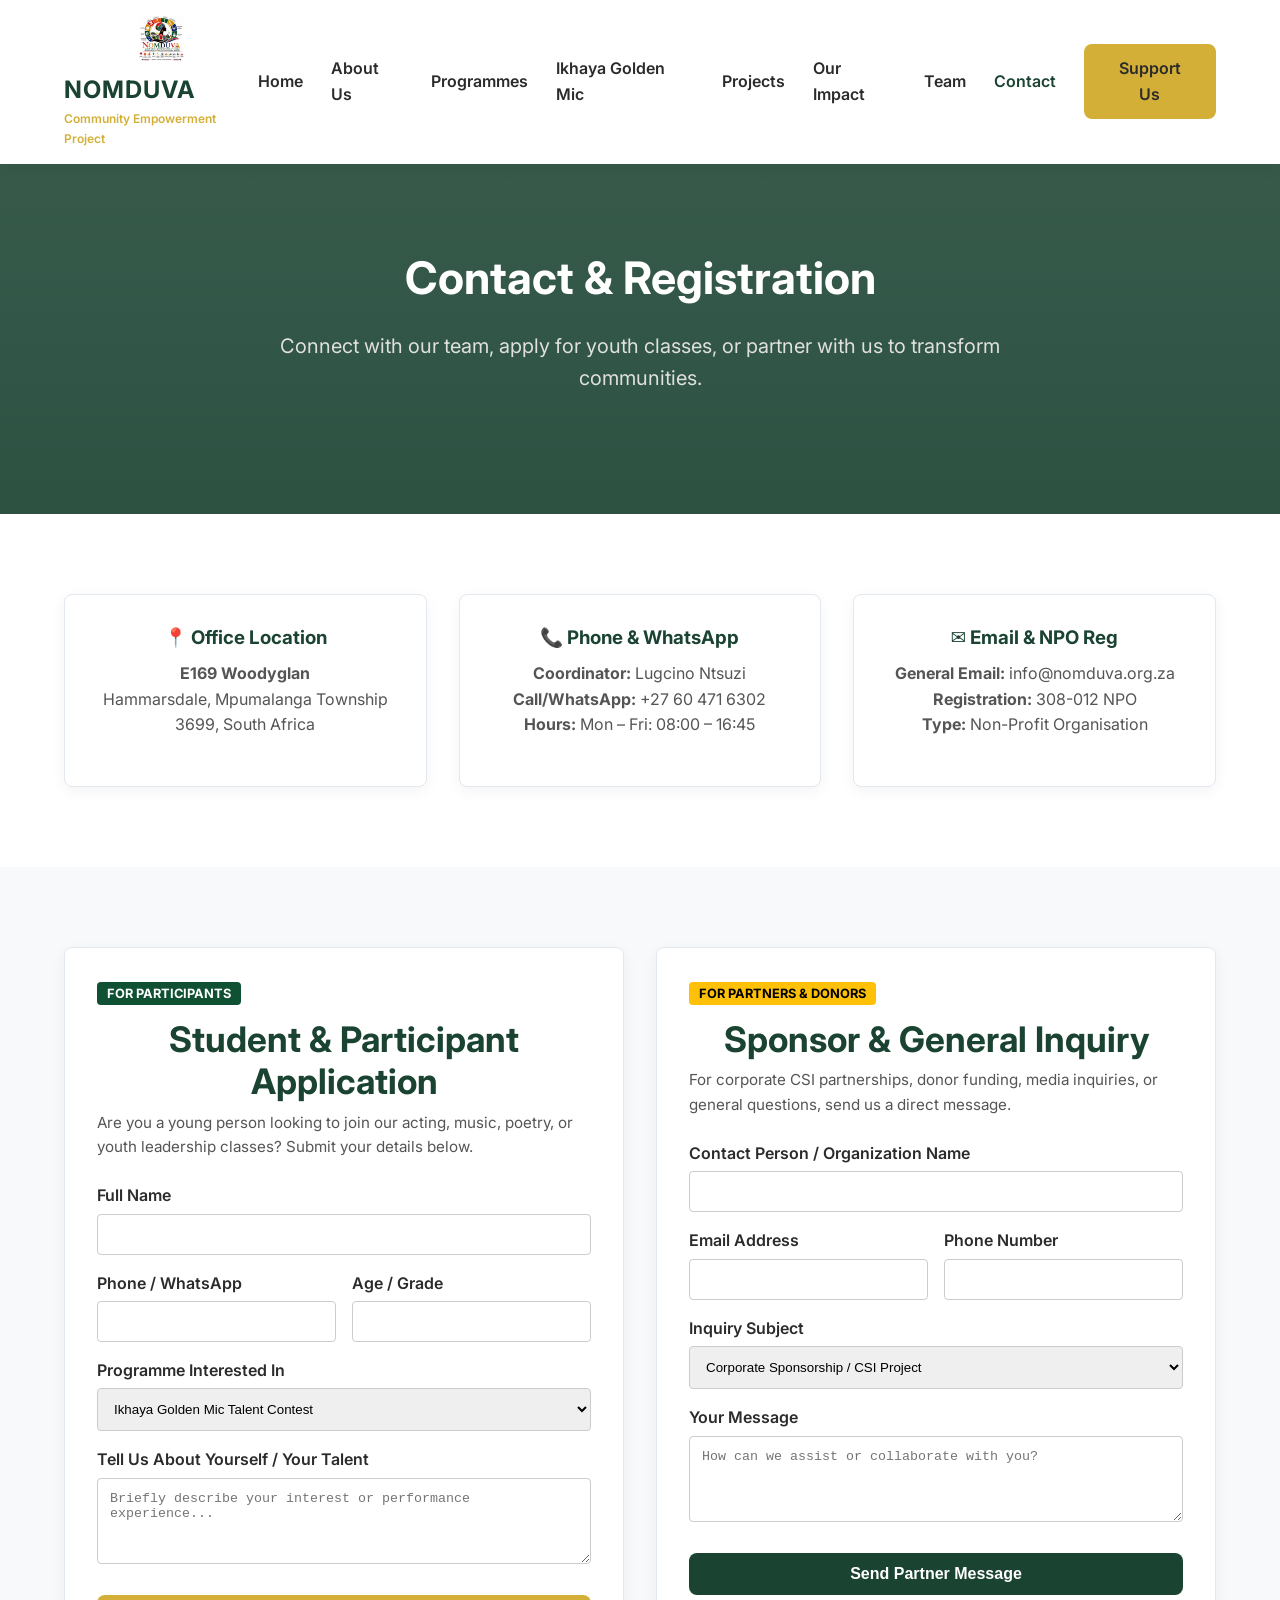
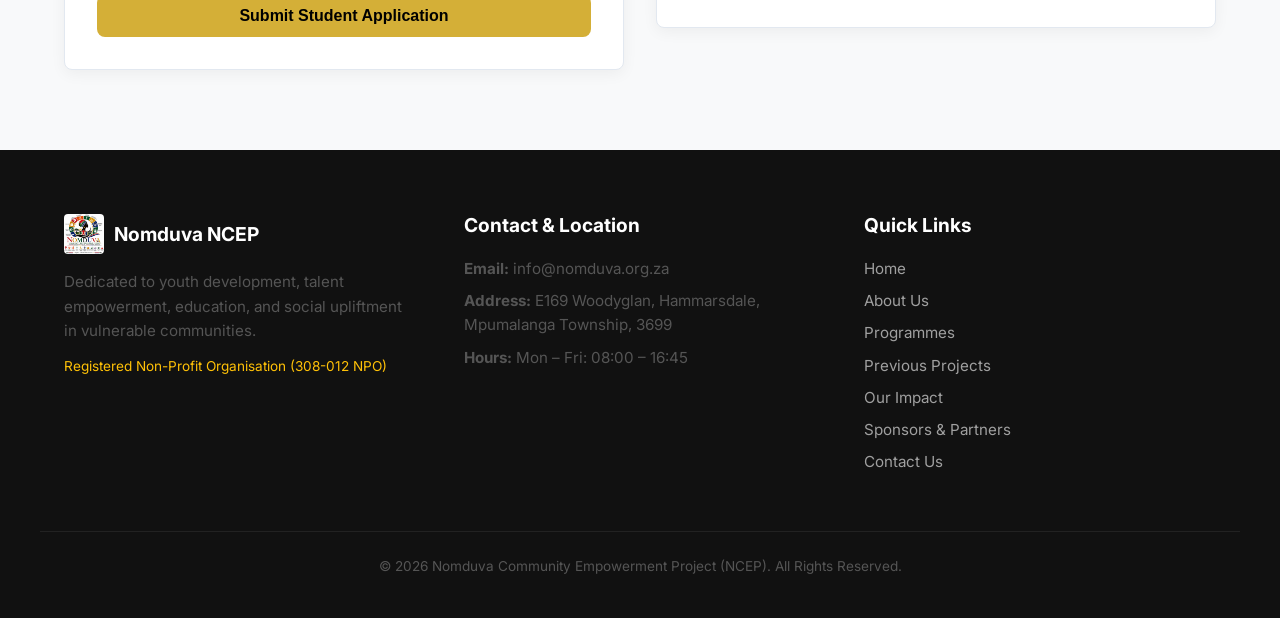
==== contact.html @ 5657291a "Create contact.html" ====
<!DOCTYPE html>
<html lang="en">
<head>
    <meta charset="UTF-8">
    <meta name="viewport" content="width=device-width, initial-scale=1.0">
    <meta name="description" content="Get in touch with Nomduva Community Empowerment Project (NCEP). Register for youth programmes or send a sponsorship/partnership inquiry.">
    <title>Contact Us & Registration | Nomduva Community Empowerment Project</title>
    
    <!-- Google Fonts -->
    <link rel="preconnect" href="https://fonts.googleapis.com">
    <link rel="preconnect" href="https://fonts.gstatic.com" crossorigin>
    <link href="https://fonts.googleapis.com/css2?family=Inter:wght@300;400;600;700;800&display=swap" rel="stylesheet">
    
    <!-- Custom Stylesheet -->
    <link rel="stylesheet" href="styles.css">
</head>
<body class="main-site">

    <!-- Header / Navigation -->
    <header class="site-header">
        <div class="container nav-container">
            <a href="index.html" class="logo" style="display: flex; align-items: center; gap: 10px;">
                <img src="IMG-20260426-WA0001.jpg" alt="Nomduva NCEP Logo" style="height: 45px; width: auto; border-radius: 4px;">
                <div style="display: flex; flex-direction: column;">
                    <span class="brand-name">NOMDUVA</span>
                    <span class="brand-sub">Community Empowerment Project</span>
                </div>
            </a>
            
            <nav class="main-nav">
                <ul>
                    <li><a href="index.html">Home</a></li>
                    <li><a href="about.html">About Us</a></li>
                    <li><a href="programmes.html">Programmes</a></li>
                    <li><a href="ikhaya.html">Ikhaya Golden Mic</a></li>
                    <li><a href="projects.html">Projects</a></li>
                    <li><a href="impact.html">Our Impact</a></li>
                    <li><a href="team.html">Team</a></li>
                    <li><a href="contact.html" class="active">Contact</a></li>
                    <li><a href="sponsors.html" class="btn-highlight">Support Us</a></li>
                </ul>
            </nav>
        </div>
    </header>

    <!-- Subpage Hero Section -->
    <section class="hero hero-subpage">
        <div class="container hero-content">
            <h1>Contact & Registration</h1>
            <p>Connect with our team, apply for youth classes, or partner with us to transform communities.</p>
        </div>
    </section>

    <!-- Quick Info Cards -->
    <section class="about-section">
        <div class="container">
            <div class="grid-3">
                <div class="card text-center">
                    <h3>📍 Office Location</h3>
                    <p><strong>E169 Woodyglan</strong><br>Hammarsdale, Mpumalanga Township<br>3699, South Africa</p>
                </div>
                <div class="card text-center">
                    <h3>📞 Phone & WhatsApp</h3>
                    <p><strong>Coordinator:</strong> Lugcino Ntsuzi<br><strong>Call/WhatsApp:</strong> +27 60 471 6302<br><strong>Hours:</strong> Mon – Fri: 08:00 – 16:45</p>
                </div>
                <div class="card text-center">
                    <h3>✉️ Email & NPO Reg</h3>
                    <p><strong>General Email:</strong> info@nomduva.org.za<br><strong>Registration:</strong> 308-012 NPO<br><strong>Type:</strong> Non-Profit Organisation</p>
                </div>
            </div>
        </div>
    </section>

    <!-- Dual Forms Section -->
    <section class="pillars-section bg-light">
        <div class="container">
            <div class="grid-2" style="align-items: start; gap: 2rem;">
                
                <!-- Form 1: Student / Youth Application -->
                <div class="card" style="background: #ffffff; padding: 2rem;">
                    <span style="background: #0f5132; color: #fff; font-size: 0.8rem; font-weight: 700; padding: 4px 10px; border-radius: 4px; text-transform: uppercase;">For Participants</span>
                    <h2 style="margin-top: 0.8rem; margin-bottom: 0.5rem;">Student & Participant Application</h2>
                    <p style="font-size: 0.95rem; margin-bottom: 1.5rem;">Are you a young person looking to join our acting, music, poetry, or youth leadership classes? Submit your details below.</p>

                    <form action="mailto:info@nomduva.org.za" method="post" enctype="text/plain">
                        <div style="margin-bottom: 1rem;">
                            <label style="display: block; font-weight: 600; margin-bottom: 0.3rem;">Full Name</label>
                            <input type="text" name="Student_Name" required style="width: 100%; padding: 0.75rem; border: 1px solid #ccc; border-radius: 4px;">
                        </div>

                        <div style="display: grid; grid-template-columns: 1fr 1fr; gap: 1rem; margin-bottom: 1rem;">
                            <div>
                                <label style="display: block; font-weight: 600; margin-bottom: 0.3rem;">Phone / WhatsApp</label>
                                <input type="tel" name="Student_Phone" required style="width: 100%; padding: 0.75rem; border: 1px solid #ccc; border-radius: 4px;">
                            </div>
                            <div>
                                <label style="display: block; font-weight: 600; margin-bottom: 0.3rem;">Age / Grade</label>
                                <input type="text" name="Student_Age" required style="width: 100%; padding: 0.75rem; border: 1px solid #ccc; border-radius: 4px;">
                            </div>
                        </div>

                        <div style="margin-bottom: 1rem;">
                            <label style="display: block; font-weight: 600; margin-bottom: 0.3rem;">Programme Interested In</label>
                            <select name="Selected_Programme" style="width: 100%; padding: 0.75rem; border: 1px solid #ccc; border-radius: 4px;">
                                <option value="Ikhaya Golden Mic">Ikhaya Golden Mic Talent Contest</option>
                                <option value="Acting Class">Acting & Theatre Classes (167+ enrolled)</option>
                                <option value="Music & Vocals">Music & Vocal Training</option>
                                <option value="Writing & Poetry">Creative Writing & Poetry</option>
                                <option value="Leadership Workshops">Youth Leadership Workshops</option>
                            </select>
                        </div>

                        <div style="margin-bottom: 1.5rem;">
                            <label style="display: block; font-weight: 600; margin-bottom: 0.3rem;">Tell Us About Yourself / Your Talent</label>
                            <textarea name="Student_Bio" rows="4" placeholder="Briefly describe your interest or performance experience..." style="width: 100%; padding: 0.75rem; border: 1px solid #ccc; border-radius: 4px;"></textarea>
                        </div>

                        <button type="submit" class="btn-highlight" style="width: 100%; border: none; font-size: 1rem; cursor: pointer;">Submit Student Application</button>
                    </form>
                </div>

                <!-- Form 2: Sponsor / Partner / General Inquiry -->
                <div class="card" style="background: #ffffff; padding: 2rem;">
                    <span style="background: #ffc107; color: #000; font-size: 0.8rem; font-weight: 700; padding: 4px 10px; border-radius: 4px; text-transform: uppercase;">For Partners & Donors</span>
                    <h2 style="margin-top: 0.8rem; margin-bottom: 0.5rem;">Sponsor & General Inquiry</h2>
                    <p style="font-size: 0.95rem; margin-bottom: 1.5rem;">For corporate CSI partnerships, donor funding, media inquiries, or general questions, send us a direct message.</p>

                    <form action="mailto:info@nomduva.org.za" method="post" enctype="text/plain">
                        <div style="margin-bottom: 1rem;">
                            <label style="display: block; font-weight: 600; margin-bottom: 0.3rem;">Contact Person / Organization Name</label>
                            <input type="text" name="Contact_Name" required style="width: 100%; padding: 0.75rem; border: 1px solid #ccc; border-radius: 4px;">
                        </div>

                        <div style="display: grid; grid-template-columns: 1fr 1fr; gap: 1rem; margin-bottom: 1rem;">
                            <div>
                                <label style="display: block; font-weight: 600; margin-bottom: 0.3rem;">Email Address</label>
                                <input type="email" name="Contact_Email" required style="width: 100%; padding: 0.75rem; border: 1px solid #ccc; border-radius: 4px;">
                            </div>
                            <div>
                                <label style="display: block; font-weight: 600; margin-bottom: 0.3rem;">Phone Number</label>
                                <input type="tel" name="Contact_Phone" required style="width: 100%; padding: 0.75rem; border: 1px solid #ccc; border-radius: 4px;">
                            </div>
                        </div>

                        <div style="margin-bottom: 1rem;">
                            <label style="display: block; font-weight: 600; margin-bottom: 0.3rem;">Inquiry Subject</label>
                            <select name="Inquiry_Subject" style="width: 100%; padding: 0.75rem; border: 1px solid #ccc; border-radius: 4px;">
                                <option value="Sponsorship & CSI">Corporate Sponsorship / CSI Project</option>
                                <option value="Equipment Donation">Equipment / In-Kind Donation</option>
                                <option value="Media & Press">Media, Press & Interview Request</option>
                                <option value="Volunteering">Volunteer / Facilitator Interest</option>
                                <option value="General Question">General Inquiry</option>
                            </select>
                        </div>

                        <div style="margin-bottom: 1.5rem;">
                            <label style="display: block; font-weight: 600; margin-bottom: 0.3rem;">Your Message</label>
                            <textarea name="Inquiry_Message" rows="4" placeholder="How can we assist or collaborate with you?" style="width: 100%; padding: 0.75rem; border: 1px solid #ccc; border-radius: 4px;"></textarea>
                        </div>

                        <button type="submit" class="btn-primary" style="width: 100%; border: none; font-size: 1rem; cursor: pointer;">Send Partner Message</button>
                    </form>
                </div>

            </div>
        </div>
    </section>

    <!-- Footer -->
    <footer class="site-footer">
        <div class="container footer-grid">
            <div class="footer-col">
                <div style="display: flex; align-items: center; gap: 10px; margin-bottom: 1rem;">
                    <img src="IMG-20260426-WA0001.jpg" alt="Nomduva Logo" style="height: 40px; width: auto; border-radius: 4px;">
                    <h3 style="margin: 0;">Nomduva NCEP</h3>
                </div>
                <p>Dedicated to youth development, talent empowerment, education, and social upliftment in vulnerable communities.</p>
                <p style="margin-top: 0.8rem; font-size: 0.85rem; color: #ffc107;">Registered Non-Profit Organisation (308-012 NPO)</p>
            </div>
            
            <div class="footer-col">
                <h3>Contact & Location</h3>
                <p><strong>Email:</strong> info@nomduva.org.za</p>
                <p><strong>Address:</strong> E169 Woodyglan, Hammarsdale, Mpumalanga Township, 3699</p>
                <p><strong>Hours:</strong> Mon – Fri: 08:00 – 16:45</p>
            </div>

            <div class="footer-col">
                <h3>Quick Links</h3>
                <ul>
                    <li><a href="index.html">Home</a></li>
                    <li><a href="about.html">About Us</a></li>
                    <li><a href="programmes.html">Programmes</a></li>
                    <li><a href="projects.html">Previous Projects</a></li>
                    <li><a href="impact.html">Our Impact</a></li>
                    <li><a href="sponsors.html">Sponsors & Partners</a></li>
                    <li><a href="contact.html">Contact Us</a></li>
                </ul>
            </div>
        </div>

        <div class="footer-bottom">
            <div class="container">
                <p>&copy; 2026 Nomduva Community Empowerment Project (NCEP). All Rights Reserved.</p>
            </div>
        </div>
    </footer>

    <script src="script.js"></script>
</body>
  </html>
---- styles.css ----
/* ==========================================================================
   1. VARIABLES & DESIGN SYSTEM
   ========================================================================== */
:root {
    /* Color Palette */
    --primary-color: #1b4332;       /* Deep Forest Green - Represents Growth & Community */
    --primary-hover: #2d6a4f;
    --accent-color: #d4af37;        /* Golden Mic Accent */
    --accent-hover: #b89628;
    --dark-text: #2b2b2b;
    --light-text: #666666;
    --bg-light: #f8f9fa;
    --bg-white: #ffffff;
    --border-color: #e0e0e0;

    /* Typography */
    --font-family: 'Inter', system-ui, -apple-system, BlinkMacSystemFont, 'Segoe UI', Roboto, sans-serif;
    
    /* Layout & Spacing */
    --container-width: 1200px;
    --transition: all 0.3s ease;
    --border-radius: 8px;
    --box-shadow: 0 4px 15px rgba(0, 0, 0, 0.05);
}

/* ==========================================================================
   2. BASE & RESET
   ========================================================================== */
* {
    margin: 0;
    padding: 0;
    box-sizing: border-box;
}

html {
    scroll-behavior: smooth;
}

body {
    font-family: var(--font-family);
    color: var(--dark-text);
    background-color: var(--bg-white);
    line-height: 1.6;
}

a {
    text-decoration: none;
    color: inherit;
    transition: var(--transition);
}

ul {
    list-style: none;
}

h1, h2, h3, h4 {
    color: var(--primary-color);
    line-height: 1.2;
    margin-bottom: 0.75rem;
}

h2 {
    font-size: 2.2rem;
    text-align: center;
    margin-bottom: 1rem;
}

p {
    margin-bottom: 1rem;
    color: var(--light-text);
}

.container {
    max-width: var(--container-width);
    margin: 0 auto;
    padding: 0 1.5rem;
}

.bg-light {
    background-color: var(--bg-light);
}

.section-lead {
    text-align: center;
    max-width: 800px;
    margin: 0 auto 3rem auto;
    font-size: 1.1rem;
}

/* ==========================================================================
   3. BUTTONS & BADGES
   ========================================================================== */
.btn-primary, .btn-secondary, .btn-highlight {
    display: inline-block;
    padding: 0.75rem 1.5rem;
    border-radius: var(--border-radius);
    font-weight: 600;
    text-align: center;
    cursor: pointer;
    border: none;
}

.btn-primary {
    background-color: var(--primary-color);
    color: #fff;
}

.btn-primary:hover {
    background-color: var(--primary-hover);
}

.btn-secondary {
    background-color: transparent;
    border: 2px solid #fff;
    color: #fff;
}

.btn-secondary:hover {
    background-color: #fff;
    color: var(--primary-color);
}

.btn-highlight {
    background-color: var(--accent-color);
    color: #000;
}

.btn-highlight:hover {
    background-color: var(--accent-hover);
}

.badge {
    display: inline-block;
    background-color: var(--accent-color);
    color: #000;
    padding: 0.35rem 0.85rem;
    border-radius: 50px;
    font-size: 0.85rem;
    font-weight: 700;
    margin-bottom: 1rem;
    text-transform: uppercase;
}

/* ==========================================================================
   4. HEADER & NAVIGATION
   ========================================================================== */
.site-header {
    background-color: var(--bg-white);
    box-shadow: var(--box-shadow);
    position: sticky;
    top: 0;
    z-index: 1000;
    padding: 1rem 0;
}

.nav-container {
    display: flex;
    justify-content: space-between;
    align-items: center;
}

.logo {
    display: flex;
    flex-direction: column;
}

.brand-name {
    font-size: 1.5rem;
    font-weight: 700;
    letter-spacing: 1px;
    color: var(--primary-color);
}

.brand-sub {
    font-size: 0.75rem;
    color: var(--accent-color);
    font-weight: 600;
}

.main-nav ul {
    display: flex;
    align-items: center;
    gap: 2rem;
}

.main-nav a {
    font-weight: 600;
    color: var(--dark-text);
}

.main-nav a:hover, .main-nav a.active {
    color: var(--primary-color);
}

/* ==========================================================================
   5. HERO SECTIONS
   ========================================================================== */
.hero {
    background: linear-gradient(rgba(27, 67, 50, 0.85), rgba(27, 67, 50, 0.9)), 
                url('https://images.unsplash.com/photo-1511671782779-c97d3d27a1d4?auto=format&fit=crop&w=1600&q=80') center/cover no-repeat;
    color: #fff;
    padding: 6rem 0;
    text-align: center;
}

.hero-subpage {
    background: linear-gradient(rgba(27, 67, 50, 0.9), rgba(0, 0, 0, 0.8)), 
                url('https://images.unsplash.com/photo-1516280440614-37939bbacd81?auto=format&fit=crop&w=1600&q=80') center/cover no-repeat;
}

.hero-content h1 {
    color: #fff;
    font-size: 2.8rem;
    max-width: 900px;
    margin: 0 auto 1.5rem auto;
}

.hero-content p {
    color: #e0e0e0;
    font-size: 1.25rem;
    max-width: 700px;
    margin: 0 auto 2rem auto;
}

.hero-buttons {
    display: flex;
    justify-content: center;
    gap: 1rem;
    flex-wrap: wrap;
}

/* ==========================================================================
   6. GRID LAYOUTS & CARDS
   ========================================================================== */
.about-section, .programs-section, .cta-section {
    padding: 5rem 0;
}

.grid-3 {
    display: grid;
    grid-template-columns: repeat(auto-fit, minmax(300px, 1fr));
    gap: 2rem;
}

.grid-4 {
    display: grid;
    grid-template-columns: repeat(auto-fit, minmax(250px, 1fr));
    gap: 2rem;
}

.card, .program-card {
    background-color: var(--bg-white);
    padding: 2rem;
    border-radius: var(--border-radius);
    box-shadow: var(--box-shadow);
    border: 1px solid var(--border-color);
    transition: var(--transition);
}

.card:hover, .program-card:hover {
    transform: translateY(-5px);
    box-shadow: 0 8px 25px rgba(0, 0, 0, 0.1);
}

.program-card h4 {
    font-size: 1.2rem;
    color: var(--primary-color);
}

/* ==========================================================================
   7. CALL TO ACTION SECTION
   ========================================================================== */
.cta-section {
    background-color: var(--primary-color);
    color: #fff;
    text-align: center;
}

.cta-content h2 {
    color: #fff;
}

.cta-content p {
    color: #e0e0e0;
    font-size: 1.2rem;
    margin-bottom: 2rem;
}

.cta-actions {
    display: flex;
    justify-content: center;
    gap: 1rem;
    flex-wrap: wrap;
}

/* ==========================================================================
   8. FOOTER
   ========================================================================== */
.site-footer {
    background-color: #111111;
    color: #a0a0a0;
    padding-top: 4rem;
}

.footer-grid {
    display: grid;
    grid-template-columns: repeat(auto-fit, minmax(250px, 1fr));
    gap: 3rem;
    padding-bottom: 3rem;
    border-bottom: 1px solid #222;
}

.footer-col h3 {
    color: #fff;
    font-size: 1.2rem;
    margin-bottom: 1.2rem;
}

.footer-col p, .footer-col li {
    margin-bottom: 0.5rem;
    font-size: 0.95rem;
}

.footer-col a:hover {
    color: var(--accent-color);
}

.footer-bottom {
    padding: 1.5rem 0;
    text-align: center;
    font-size: 0.85rem;
}

/* ==========================================================================
   9. RESPONSIVE DESIGN (MEDIA QUERIES)
   ========================================================================== */
@media (max-width: 768px) {
    .nav-container {
        flex-direction: column;
        gap: 1rem;
    }

    .main-nav ul {
        gap: 1rem;
        flex-wrap: wrap;
        justify-content: center;
    }

    .hero-content h1 {
        font-size: 2rem;
    }

    h2 {
        font-size: 1.8rem;
    }
}
/* ==========================================================================
   1. VARIABLES & DESIGN SYSTEM
   ========================================================================== */
:root {
    /* Color Palette */
    --primary-color: #1b4332;       /* Deep Forest Green */
    --primary-hover: #2d6a4f;
    --accent-color: #d4af37;        /* Golden Accent */
    --accent-hover: #b89628;
    --dark-text: #2b2b2b;
    --light-text: #555555;
    --bg-light: #f8f9fa;
    --bg-white: #ffffff;
    --border-color: #e2e8f0;

    /* Typography */
    --font-family: 'Inter', system-ui, -apple-system, BlinkMacSystemFont, 'Segoe UI', Roboto, sans-serif;
    
    /* Layout & Spacing */
    --container-width: 1200px;
    --transition: all 0.3s ease;
    --border-radius: 8px;
    --box-shadow: 0 4px 15px rgba(0, 0, 0, 0.05);
}

/* ==========================================================================
   2. BASE & RESET
   ========================================================================== */
* {
    margin: 0;
    padding: 0;
    box-sizing: border-box;
}

html {
    scroll-behavior: smooth;
}

body {
    font-family: var(--font-family);
    color: var(--dark-text);
    background-color: var(--bg-white);
    line-height: 1.6;
}

a {
    text-decoration: none;
    color: inherit;
    transition: var(--transition);
}

ul {
    list-style: none;
}

h1, h2, h3, h4 {
    color: var(--primary-color);
    line-height: 1.2;
    margin-bottom: 0.75rem;
}

h2 {
    font-size: 2.2rem;
    text-align: center;
    margin-bottom: 1rem;
}

p {
    margin-bottom: 1rem;
    color: var(--light-text);
}

.container {
    max-width: var(--container-width);
    margin: 0 auto;
    padding: 0 1.5rem;
}

.bg-light {
    background-color: var(--bg-light);
}

.text-center {
    text-align: center;
}

.section-lead {
    text-align: center;
    max-width: 800px;
    margin: 0 auto 3rem auto;
    font-size: 1.1rem;
}

/* ==========================================================================
   3. BUTTONS & BADGES
   ========================================================================== */
.btn-primary, .btn-secondary, .btn-highlight {
    display: inline-block;
    padding: 0.75rem 1.5rem;
    border-radius: var(--border-radius);
    font-weight: 600;
    text-align: center;
    cursor: pointer;
    border: none;
}

.btn-primary {
    background-color: var(--primary-color);
    color: #fff;
}

.btn-primary:hover {
    background-color: var(--primary-hover);
}

.btn-secondary {
    background-color: transparent;
    border: 2px solid #fff;
    color: #fff;
}

.btn-secondary:hover {
    background-color: #fff;
    color: var(--primary-color);
}

.btn-highlight {
    background-color: var(--accent-color);
    color: #000;
}

.btn-highlight:hover {
    background-color: var(--accent-hover);
}

/* ==========================================================================
   4. HEADER & NAVIGATION
   ========================================================================== */
.site-header {
    background-color: var(--bg-white);
    box-shadow: var(--box-shadow);
    position: sticky;
    top: 0;
    z-index: 1000;
    padding: 1rem 0;
}

.nav-container {
    display: flex;
    justify-content: space-between;
    align-items: center;
}

.logo {
    display: flex;
    flex-direction: column;
}

.brand-name {
    font-size: 1.5rem;
    font-weight: 700;
    letter-spacing: 1px;
    color: var(--primary-color);
}

.brand-sub {
    font-size: 0.75rem;
    color: var(--accent-color);
    font-weight: 600;
}

.main-nav ul {
    display: flex;
    align-items: center;
    gap: 1.75rem;
}

.main-nav a {
    font-weight: 600;
    color: var(--dark-text);
}

.main-nav a:hover, .main-nav a.active {
    color: var(--primary-color);
}

/* ==========================================================================
   5. HERO SECTION
   ========================================================================== */
.hero {
    background: linear-gradient(rgba(27, 67, 50, 0.88), rgba(27, 67, 50, 0.92)), 
                url('https://images.unsplash.com/photo-1511671782779-c97d3d27a1d4?auto=format&fit=crop&w=1600&q=80') center/cover no-repeat;
    color: #fff;
    padding: 5.5rem 0;
    text-align: center;
}

.hero-content h1 {
    color: #fff;
    font-size: 2.8rem;
    max-width: 900px;
    margin: 0 auto 1.5rem auto;
}

.hero-content p {
    color: #e0e0e0;
    font-size: 1.25rem;
    max-width: 750px;
    margin: 0 auto 2rem auto;
}

.hero-buttons {
    display: flex;
    justify-content: center;
    gap: 1rem;
    flex-wrap: wrap;
}

/* ==========================================================================
   6. STATS & PARTICIPANT BANNER
   ========================================================================== */
.stats-banner {
    background-color: var(--accent-color);
    padding: 2.5rem 0;
    box-shadow: inset 0 2px 4px rgba(0, 0, 0, 0.05);
}

.stat-card {
    text-align: center;
    padding: 1rem;
}

.stat-number {
    display: block;
    font-size: 3rem;
    font-weight: 700;
    color: var(--primary-color);
    line-height: 1;
    margin-bottom: 0.25rem;
}

.stat-label {
    font-size: 1.05rem;
    font-weight: 600;
    color: #111;
    text-transform: uppercase;
    letter-spacing: 0.5px;
}

/* ==========================================================================
   7. GRID LAYOUTS & CARDS
   ========================================================================== */
.about-section, .pillars-section, .programs-section, .impact-section {
    padding: 5rem 0;
}

.grid-2 {
    display: grid;
    grid-template-columns: repeat(auto-fit, minmax(320px, 1fr));
    gap: 2rem;
}

.grid-3 {
    display: grid;
    grid-template-columns: repeat(auto-fit, minmax(280px, 1fr));
    gap: 2rem;
}

.grid-4 {
    display: grid;
    grid-template-columns: repeat(auto-fit, minmax(220px, 1fr));
    gap: 1.5rem;
}

.card, .program-card {
    background-color: var(--bg-white);
    padding: 2rem;
    border-radius: var(--border-radius);
    box-shadow: var(--box-shadow);
    border: 1px solid var(--border-color);
    transition: var(--transition);
}

.card:hover, .program-card:hover {
    transform: translateY(-4px);
    box-shadow: 0 8px 25px rgba(0, 0, 0, 0.08);
}

.card ul {
    margin-top: 1rem;
}

.card li {
    font-size: 0.95rem;
    color: var(--light-text);
    margin-bottom: 0.4rem;
}

/* ==========================================================================
   8. IMPACT & ACHIEVEMENTS LIST
   ========================================================================== */
.impact-list {
    background-color: var(--bg-white);
    padding: 2.5rem;
    border-radius: var(--border-radius);
    border: 1px solid var(--border-color);
    box-shadow: var(--box-shadow);
}

.impact-list h3 {
    margin-bottom: 1.25rem;
    font-size: 1.3rem;
}

.impact-list ul li {
    font-size: 1rem;
    color: var(--dark-text);
    margin-bottom: 0.75rem;
}

/* ==========================================================================
   9. FOOTER
   ========================================================================== */
.site-footer {
    background-color: #111111;
    color: #a0a0a0;
    padding-top: 4rem;
}

.footer-grid {
    display: grid;
    grid-template-columns: repeat(auto-fit, minmax(240px, 1fr));
    gap: 3rem;
    padding-bottom: 3rem;
    border-bottom: 1px solid #222;
}

.footer-col h3 {
    color: #fff;
    font-size: 1.2rem;
    margin-bottom: 1.2rem;
}

.footer-col p, .footer-col li {
    margin-bottom: 0.5rem;
    font-size: 0.95rem;
}

.footer-col a:hover {
    color: var(--accent-color);
}

.footer-bottom {
    padding: 1.5rem 0;
    text-align: center;
    font-size: 0.85rem;
}

/* ==========================================================================
   10. RESPONSIVE DESIGN
   ========================================================================== */
@media (max-width: 768px) {
    .nav-container {
        flex-direction: column;
        gap: 1rem;
    }

    .main-nav ul {
        gap: 0.8rem;
        flex-wrap: wrap;
        justify-content: center;
    }

    .hero-content h1 {
        font-size: 2rem;
    }

    h2 {
        font-size: 1.8rem;
    }
    
    .stat-number {
        font-size: 2.5rem;
    }
   }
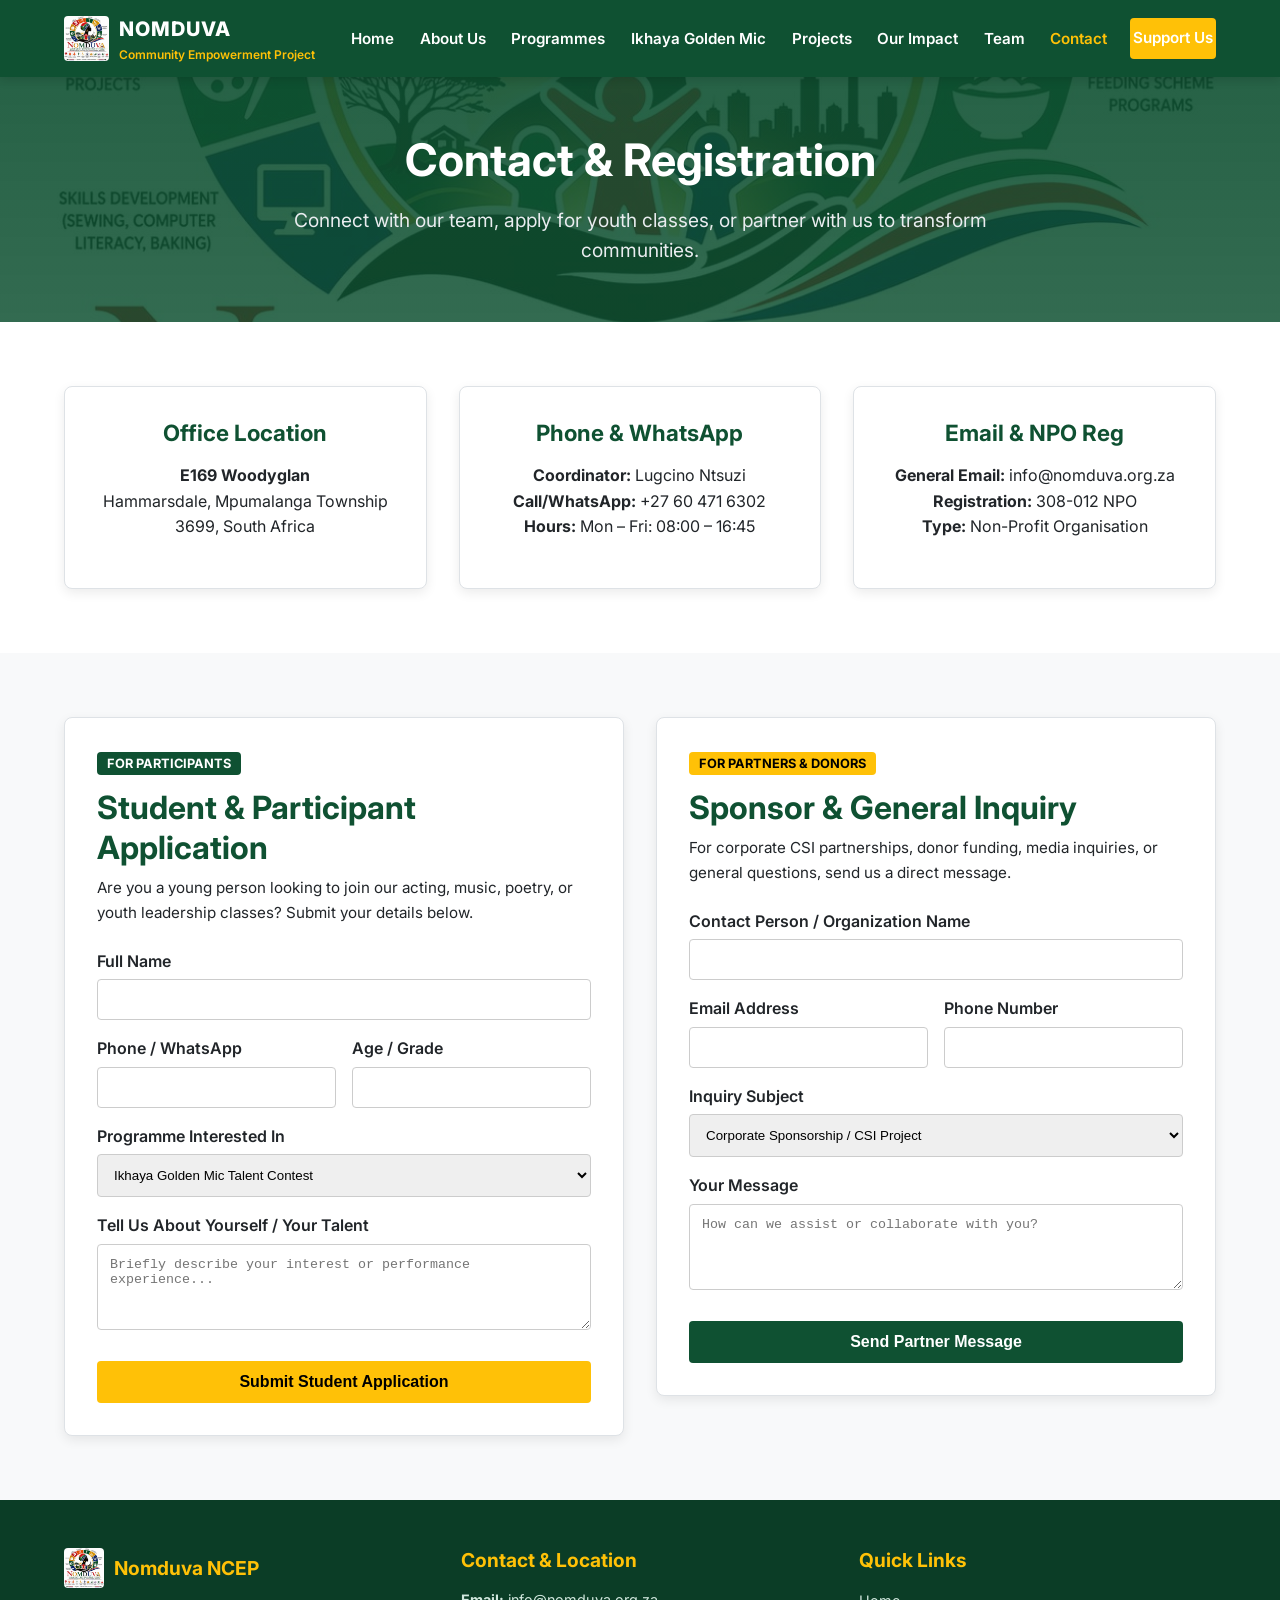
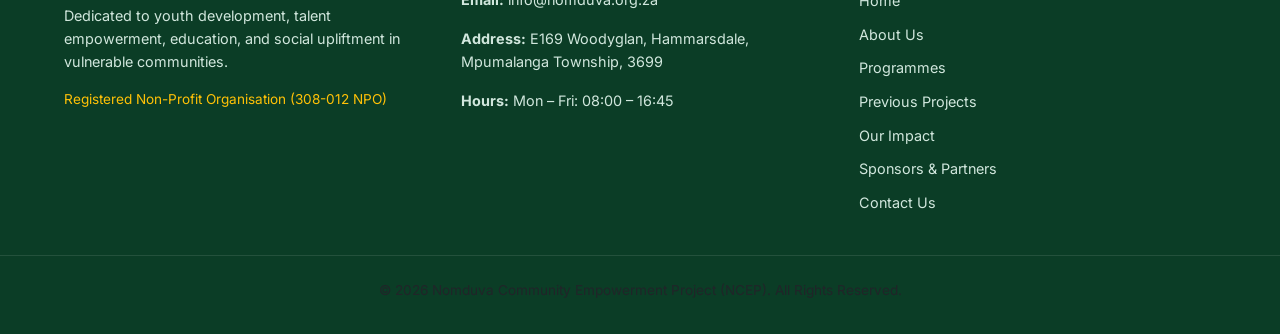
==== commit b6a97a5b: "Update contact.html" ====
--- a/contact.html
+++ b/contact.html
@@ -56,15 +56,15 @@
         <div class="container">
             <div class="grid-3">
                 <div class="card text-center">
-                    <h3>📍 Office Location</h3>
+                    <h3> Office Location</h3>
                     <p><strong>E169 Woodyglan</strong><br>Hammarsdale, Mpumalanga Township<br>3699, South Africa</p>
                 </div>
                 <div class="card text-center">
-                    <h3>📞 Phone & WhatsApp</h3>
+                    <h3> Phone & WhatsApp</h3>
                     <p><strong>Coordinator:</strong> Lugcino Ntsuzi<br><strong>Call/WhatsApp:</strong> +27 60 471 6302<br><strong>Hours:</strong> Mon – Fri: 08:00 – 16:45</p>
                 </div>
                 <div class="card text-center">
-                    <h3>✉️ Email & NPO Reg</h3>
+                    <h3> Email & NPO Reg</h3>
                     <p><strong>General Email:</strong> info@nomduva.org.za<br><strong>Registration:</strong> 308-012 NPO<br><strong>Type:</strong> Non-Profit Organisation</p>
                 </div>
             </div>
--- a/styles.css
+++ b/styles.css
@@ -1,156 +1,111 @@
-/* ==========================================================================
-   1. VARIABLES & DESIGN SYSTEM
-   ========================================================================== */
+/* ==========================================
+   Nomduva Community Empowerment Project (NCEP)
+   Unified Global Stylesheet (2026)
+   ========================================== */
+
+/* --- CSS Variables & Design Tokens --- */
 :root {
-    /* Color Palette */
-    --primary-color: #1b4332;       /* Deep Forest Green - Represents Growth & Community */
-    --primary-hover: #2d6a4f;
-    --accent-color: #d4af37;        /* Golden Mic Accent */
-    --accent-hover: #b89628;
-    --dark-text: #2b2b2b;
-    --light-text: #666666;
-    --bg-light: #f8f9fa;
+    --primary-color: #0f5132;      /* Deep Forest Green */
+    --primary-hover: #0a3822;
+    --accent-color: #ffc107;       /* Gold / Accent Yellow */
+    --accent-hover: #e0a800;
+    --text-dark: #212529;          /* Dark Charcoal Text */
+    --text-muted: #6c757d;
+    --bg-light: #f8f9fa;           /* Off-White / Light Grey */
     --bg-white: #ffffff;
-    --border-color: #e0e0e0;
-
-    /* Typography */
-    --font-family: 'Inter', system-ui, -apple-system, BlinkMacSystemFont, 'Segoe UI', Roboto, sans-serif;
-    
-    /* Layout & Spacing */
-    --container-width: 1200px;
-    --transition: all 0.3s ease;
+    --border-color: #dee2e6;
+    --font-main: 'Inter', -apple-system, BlinkMacSystemFont, "Segoe UI", Roboto, sans-serif;
+    --box-shadow: 0 4px 12px rgba(0, 0, 0, 0.08);
     --border-radius: 8px;
-    --box-shadow: 0 4px 15px rgba(0, 0, 0, 0.05);
-}
-
-/* ==========================================================================
-   2. BASE & RESET
-   ========================================================================== */
-* {
+    --transition-speed: 0.3s;
+}
+
+/* --- Base & Reset --- */
+*, *::before, *::after {
+    box-sizing: border-box;
     margin: 0;
     padding: 0;
-    box-sizing: border-box;
 }
 
 html {
     scroll-behavior: smooth;
+    font-size: 16px;
 }
 
 body {
-    font-family: var(--font-family);
-    color: var(--dark-text);
+    font-family: var(--font-main);
+    color: var(--text-dark);
     background-color: var(--bg-white);
     line-height: 1.6;
+    -webkit-font-smoothing: antialiased;
 }
 
 a {
+    color: var(--primary-color);
     text-decoration: none;
-    color: inherit;
-    transition: var(--transition);
+    transition: color var(--transition-speed) ease;
+}
+
+a:hover {
+    color: var(--primary-hover);
+}
+
+img {
+    max-width: 100%;
+    height: auto;
+    display: block;
 }
 
 ul {
     list-style: none;
 }
 
+/* --- Container & Layout Helpers --- */
+.container {
+    width: 100%;
+    max-width: 1200px;
+    margin: 0 auto;
+    padding: 0 1.5rem;
+}
+
+.text-center { text-align: center; }
+.bg-light { background-color: var(--bg-light); }
+
+/* --- Typography & Headings --- */
 h1, h2, h3, h4 {
     color: var(--primary-color);
-    line-height: 1.2;
-    margin-bottom: 0.75rem;
-}
-
-h2 {
-    font-size: 2.2rem;
-    text-align: center;
+    font-weight: 700;
+    line-height: 1.25;
     margin-bottom: 1rem;
 }
+
+h1 { font-size: 2.5rem; }
+h2 { font-size: 2rem; }
+h3 { font-size: 1.4rem; }
+h4 { font-size: 1.1rem; }
 
 p {
     margin-bottom: 1rem;
-    color: var(--light-text);
-}
-
-.container {
-    max-width: var(--container-width);
-    margin: 0 auto;
-    padding: 0 1.5rem;
-}
-
-.bg-light {
-    background-color: var(--bg-light);
+    color: var(--text-dark);
 }
 
 .section-lead {
-    text-align: center;
-    max-width: 800px;
-    margin: 0 auto 3rem auto;
-    font-size: 1.1rem;
-}
-
-/* ==========================================================================
-   3. BUTTONS & BADGES
-   ========================================================================== */
-.btn-primary, .btn-secondary, .btn-highlight {
-    display: inline-block;
-    padding: 0.75rem 1.5rem;
-    border-radius: var(--border-radius);
-    font-weight: 600;
-    text-align: center;
-    cursor: pointer;
-    border: none;
-}
-
-.btn-primary {
+    font-size: 1.15rem;
+    color: var(--text-muted);
+    max-width: 750px;
+    margin: 0 auto 2rem auto;
+    text-align: center;
+}
+
+/* --- Header & Navigation --- */
+.site-header {
     background-color: var(--primary-color);
-    color: #fff;
-}
-
-.btn-primary:hover {
-    background-color: var(--primary-hover);
-}
-
-.btn-secondary {
-    background-color: transparent;
-    border: 2px solid #fff;
-    color: #fff;
-}
-
-.btn-secondary:hover {
-    background-color: #fff;
-    color: var(--primary-color);
-}
-
-.btn-highlight {
-    background-color: var(--accent-color);
-    color: #000;
-}
-
-.btn-highlight:hover {
-    background-color: var(--accent-hover);
-}
-
-.badge {
-    display: inline-block;
-    background-color: var(--accent-color);
-    color: #000;
-    padding: 0.35rem 0.85rem;
-    border-radius: 50px;
-    font-size: 0.85rem;
-    font-weight: 700;
-    margin-bottom: 1rem;
-    text-transform: uppercase;
-}
-
-/* ==========================================================================
-   4. HEADER & NAVIGATION
-   ========================================================================== */
-.site-header {
-    background-color: var(--bg-white);
-    box-shadow: var(--box-shadow);
+    color: #ffffff;
     position: sticky;
     top: 0;
     z-index: 1000;
-    padding: 1rem 0;
+    box-shadow: 0 2px 10px rgba(0, 0, 0, 0.15);
+    padding: 0.8rem 0;
 }
 
 .nav-container {
@@ -159,457 +114,96 @@
     align-items: center;
 }
 
-.logo {
-    display: flex;
-    flex-direction: column;
-}
-
-.brand-name {
-    font-size: 1.5rem;
-    font-weight: 700;
+.logo .brand-name {
+    color: #ffffff;
+    font-weight: 800;
+    font-size: 1.25rem;
     letter-spacing: 1px;
-    color: var(--primary-color);
-}
-
-.brand-sub {
+}
+
+.logo .brand-sub {
+    color: var(--accent-color);
     font-size: 0.75rem;
-    color: var(--accent-color);
     font-weight: 600;
 }
 
 .main-nav ul {
     display: flex;
     align-items: center;
-    gap: 2rem;
+    gap: 1.2rem;
 }
 
 .main-nav a {
+    color: #ffffff;
     font-weight: 600;
-    color: var(--dark-text);
-}
-
-.main-nav a:hover, .main-nav a.active {
-    color: var(--primary-color);
-}
-
-/* ==========================================================================
-   5. HERO SECTIONS
-   ========================================================================== */
-.hero {
-    background: linear-gradient(rgba(27, 67, 50, 0.85), rgba(27, 67, 50, 0.9)), 
-                url('https://images.unsplash.com/photo-1511671782779-c97d3d27a1d4?auto=format&fit=crop&w=1600&q=80') center/cover no-repeat;
-    color: #fff;
-    padding: 6rem 0;
-    text-align: center;
-}
-
-.hero-subpage {
-    background: linear-gradient(rgba(27, 67, 50, 0.9), rgba(0, 0, 0, 0.8)), 
-                url('https://images.unsplash.com/photo-1516280440614-37939bbacd81?auto=format&fit=crop&w=1600&q=80') center/cover no-repeat;
-}
-
-.hero-content h1 {
-    color: #fff;
-    font-size: 2.8rem;
-    max-width: 900px;
-    margin: 0 auto 1.5rem auto;
-}
-
-.hero-content p {
-    color: #e0e0e0;
-    font-size: 1.25rem;
-    max-width: 700px;
-    margin: 0 auto 2rem auto;
-}
-
-.hero-buttons {
-    display: flex;
-    justify-content: center;
-    gap: 1rem;
-    flex-wrap: wrap;
-}
-
-/* ==========================================================================
-   6. GRID LAYOUTS & CARDS
-   ========================================================================== */
-.about-section, .programs-section, .cta-section {
-    padding: 5rem 0;
-}
-
-.grid-3 {
-    display: grid;
-    grid-template-columns: repeat(auto-fit, minmax(300px, 1fr));
-    gap: 2rem;
-}
-
-.grid-4 {
-    display: grid;
-    grid-template-columns: repeat(auto-fit, minmax(250px, 1fr));
-    gap: 2rem;
-}
-
-.card, .program-card {
-    background-color: var(--bg-white);
-    padding: 2rem;
-    border-radius: var(--border-radius);
-    box-shadow: var(--box-shadow);
-    border: 1px solid var(--border-color);
-    transition: var(--transition);
-}
-
-.card:hover, .program-card:hover {
-    transform: translateY(-5px);
-    box-shadow: 0 8px 25px rgba(0, 0, 0, 0.1);
-}
-
-.program-card h4 {
-    font-size: 1.2rem;
-    color: var(--primary-color);
-}
-
-/* ==========================================================================
-   7. CALL TO ACTION SECTION
-   ========================================================================== */
-.cta-section {
-    background-color: var(--primary-color);
-    color: #fff;
-    text-align: center;
-}
-
-.cta-content h2 {
-    color: #fff;
-}
-
-.cta-content p {
-    color: #e0e0e0;
-    font-size: 1.2rem;
-    margin-bottom: 2rem;
-}
-
-.cta-actions {
-    display: flex;
-    justify-content: center;
-    gap: 1rem;
-    flex-wrap: wrap;
-}
-
-/* ==========================================================================
-   8. FOOTER
-   ========================================================================== */
-.site-footer {
-    background-color: #111111;
-    color: #a0a0a0;
-    padding-top: 4rem;
-}
-
-.footer-grid {
-    display: grid;
-    grid-template-columns: repeat(auto-fit, minmax(250px, 1fr));
-    gap: 3rem;
-    padding-bottom: 3rem;
-    border-bottom: 1px solid #222;
-}
-
-.footer-col h3 {
-    color: #fff;
-    font-size: 1.2rem;
-    margin-bottom: 1.2rem;
-}
-
-.footer-col p, .footer-col li {
-    margin-bottom: 0.5rem;
     font-size: 0.95rem;
-}
-
-.footer-col a:hover {
-    color: var(--accent-color);
-}
-
-.footer-bottom {
-    padding: 1.5rem 0;
-    text-align: center;
-    font-size: 0.85rem;
-}
-
-/* ==========================================================================
-   9. RESPONSIVE DESIGN (MEDIA QUERIES)
-   ========================================================================== */
-@media (max-width: 768px) {
-    .nav-container {
-        flex-direction: column;
-        gap: 1rem;
-    }
-
-    .main-nav ul {
-        gap: 1rem;
-        flex-wrap: wrap;
-        justify-content: center;
-    }
-
-    .hero-content h1 {
-        font-size: 2rem;
-    }
-
-    h2 {
-        font-size: 1.8rem;
-    }
-}
-/* ==========================================================================
-   1. VARIABLES & DESIGN SYSTEM
-   ========================================================================== */
-:root {
-    /* Color Palette */
-    --primary-color: #1b4332;       /* Deep Forest Green */
-    --primary-hover: #2d6a4f;
-    --accent-color: #d4af37;        /* Golden Accent */
-    --accent-hover: #b89628;
-    --dark-text: #2b2b2b;
-    --light-text: #555555;
-    --bg-light: #f8f9fa;
-    --bg-white: #ffffff;
-    --border-color: #e2e8f0;
-
-    /* Typography */
-    --font-family: 'Inter', system-ui, -apple-system, BlinkMacSystemFont, 'Segoe UI', Roboto, sans-serif;
-    
-    /* Layout & Spacing */
-    --container-width: 1200px;
-    --transition: all 0.3s ease;
-    --border-radius: 8px;
-    --box-shadow: 0 4px 15px rgba(0, 0, 0, 0.05);
-}
-
-/* ==========================================================================
-   2. BASE & RESET
-   ========================================================================== */
-* {
-    margin: 0;
-    padding: 0;
-    box-sizing: border-box;
-}
-
-html {
-    scroll-behavior: smooth;
-}
-
-body {
-    font-family: var(--font-family);
-    color: var(--dark-text);
-    background-color: var(--bg-white);
-    line-height: 1.6;
-}
-
-a {
-    text-decoration: none;
-    color: inherit;
-    transition: var(--transition);
-}
-
-ul {
-    list-style: none;
-}
-
-h1, h2, h3, h4 {
-    color: var(--primary-color);
-    line-height: 1.2;
-    margin-bottom: 0.75rem;
-}
-
-h2 {
-    font-size: 2.2rem;
-    text-align: center;
-    margin-bottom: 1rem;
-}
-
-p {
-    margin-bottom: 1rem;
-    color: var(--light-text);
-}
-
-.container {
-    max-width: var(--container-width);
-    margin: 0 auto;
-    padding: 0 1.5rem;
-}
-
-.bg-light {
-    background-color: var(--bg-light);
-}
-
-.text-center {
-    text-align: center;
-}
-
-.section-lead {
-    text-align: center;
-    max-width: 800px;
-    margin: 0 auto 3rem auto;
-    font-size: 1.1rem;
-}
-
-/* ==========================================================================
-   3. BUTTONS & BADGES
-   ========================================================================== */
-.btn-primary, .btn-secondary, .btn-highlight {
+    padding: 0.5rem 0.2rem;
+    position: relative;
+}
+
+.main-nav a:hover,
+.main-nav a.active {
+    color: var(--accent-color);
+}
+
+/* --- Buttons & CTAs --- */
+.btn-primary, .btn-highlight {
     display: inline-block;
     padding: 0.75rem 1.5rem;
-    border-radius: var(--border-radius);
-    font-weight: 600;
-    text-align: center;
+    font-weight: 700;
+    border-radius: 4px;
+    text-align: center;
+    transition: all var(--transition-speed) ease;
     cursor: pointer;
     border: none;
 }
 
 .btn-primary {
     background-color: var(--primary-color);
-    color: #fff;
+    color: #ffffff;
 }
 
 .btn-primary:hover {
     background-color: var(--primary-hover);
-}
-
-.btn-secondary {
-    background-color: transparent;
-    border: 2px solid #fff;
-    color: #fff;
-}
-
-.btn-secondary:hover {
-    background-color: #fff;
-    color: var(--primary-color);
+    color: #ffffff;
 }
 
 .btn-highlight {
     background-color: var(--accent-color);
-    color: #000;
+    color: #000000;
 }
 
 .btn-highlight:hover {
     background-color: var(--accent-hover);
-}
-
-/* ==========================================================================
-   4. HEADER & NAVIGATION
-   ========================================================================== */
-.site-header {
-    background-color: var(--bg-white);
-    box-shadow: var(--box-shadow);
-    position: sticky;
-    top: 0;
-    z-index: 1000;
-    padding: 1rem 0;
-}
-
-.nav-container {
-    display: flex;
-    justify-content: space-between;
-    align-items: center;
-}
-
-.logo {
-    display: flex;
-    flex-direction: column;
-}
-
-.brand-name {
-    font-size: 1.5rem;
-    font-weight: 700;
-    letter-spacing: 1px;
-    color: var(--primary-color);
-}
-
-.brand-sub {
-    font-size: 0.75rem;
-    color: var(--accent-color);
-    font-weight: 600;
-}
-
-.main-nav ul {
-    display: flex;
-    align-items: center;
-    gap: 1.75rem;
-}
-
-.main-nav a {
-    font-weight: 600;
-    color: var(--dark-text);
-}
-
-.main-nav a:hover, .main-nav a.active {
-    color: var(--primary-color);
-}
-
-/* ==========================================================================
-   5. HERO SECTION
-   ========================================================================== */
+    color: #000000;
+}
+
+/* --- Hero Section --- */
 .hero {
-    background: linear-gradient(rgba(27, 67, 50, 0.88), rgba(27, 67, 50, 0.92)), 
-                url('https://images.unsplash.com/photo-1511671782779-c97d3d27a1d4?auto=format&fit=crop&w=1600&q=80') center/cover no-repeat;
-    color: #fff;
-    padding: 5.5rem 0;
-    text-align: center;
-}
-
-.hero-content h1 {
-    color: #fff;
+    background: linear-gradient(rgba(15, 81, 50, 0.9), rgba(15, 81, 50, 0.85)), url('IMG-20260426-WA0001.jpg') center/cover no-repeat;
+    color: #ffffff;
+    padding: 5rem 0 4rem 0;
+    text-align: center;
+}
+
+.hero-subpage {
+    padding: 3.5rem 0;
+}
+
+.hero h1 {
+    color: #ffffff;
     font-size: 2.8rem;
-    max-width: 900px;
-    margin: 0 auto 1.5rem auto;
-}
-
-.hero-content p {
-    color: #e0e0e0;
-    font-size: 1.25rem;
-    max-width: 750px;
-    margin: 0 auto 2rem auto;
-}
-
-.hero-buttons {
-    display: flex;
-    justify-content: center;
-    gap: 1rem;
-    flex-wrap: wrap;
-}
-
-/* ==========================================================================
-   6. STATS & PARTICIPANT BANNER
-   ========================================================================== */
-.stats-banner {
-    background-color: var(--accent-color);
-    padding: 2.5rem 0;
-    box-shadow: inset 0 2px 4px rgba(0, 0, 0, 0.05);
-}
-
-.stat-card {
-    text-align: center;
-    padding: 1rem;
-}
-
-.stat-number {
-    display: block;
-    font-size: 3rem;
-    font-weight: 700;
-    color: var(--primary-color);
-    line-height: 1;
-    margin-bottom: 0.25rem;
-}
-
-.stat-label {
-    font-size: 1.05rem;
-    font-weight: 600;
-    color: #111;
-    text-transform: uppercase;
-    letter-spacing: 0.5px;
-}
-
-/* ==========================================================================
-   7. GRID LAYOUTS & CARDS
-   ========================================================================== */
-.about-section, .pillars-section, .programs-section, .impact-section {
-    padding: 5rem 0;
-}
-
+    margin-bottom: 1rem;
+}
+
+.hero p {
+    color: #e9ecef;
+    font-size: 1.2rem;
+    max-width: 800px;
+    margin: 0 auto;
+}
+
+/* --- Grid Systems & Cards --- */
 .grid-2 {
     display: grid;
     grid-template-columns: repeat(auto-fit, minmax(320px, 1fr));
@@ -628,115 +222,140 @@
     gap: 1.5rem;
 }
 
+.about-section, .pillars-section {
+    padding: 4rem 0;
+}
+
 .card, .program-card {
-    background-color: var(--bg-white);
+    background: var(--bg-white);
+    border: 1px solid var(--border-color);
+    border-radius: var(--border-radius);
     padding: 2rem;
-    border-radius: var(--border-radius);
     box-shadow: var(--box-shadow);
-    border: 1px solid var(--border-color);
-    transition: var(--transition);
+    transition: transform var(--transition-speed) ease, box-shadow var(--transition-speed) ease;
 }
 
 .card:hover, .program-card:hover {
     transform: translateY(-4px);
-    box-shadow: 0 8px 25px rgba(0, 0, 0, 0.08);
-}
-
-.card ul {
-    margin-top: 1rem;
-}
-
-.card li {
-    font-size: 0.95rem;
-    color: var(--light-text);
-    margin-bottom: 0.4rem;
-}
-
-/* ==========================================================================
-   8. IMPACT & ACHIEVEMENTS LIST
-   ========================================================================== */
-.impact-list {
-    background-color: var(--bg-white);
-    padding: 2.5rem;
-    border-radius: var(--border-radius);
-    border: 1px solid var(--border-color);
-    box-shadow: var(--box-shadow);
-}
-
-.impact-list h3 {
-    margin-bottom: 1.25rem;
-    font-size: 1.3rem;
-}
-
-.impact-list ul li {
+    box-shadow: 0 8px 20px rgba(0, 0, 0, 0.12);
+}
+
+/* --- Stats Banner (Impact Page) --- */
+.stats-banner {
+    background-color: var(--primary-color);
+    color: #ffffff;
+    padding: 3rem 0;
+}
+
+.stat-card {
+    text-align: center;
+}
+
+.stat-number {
+    display: block;
+    font-size: 2.8rem;
+    font-weight: 800;
+    color: var(--accent-color);
+}
+
+.stat-label {
     font-size: 1rem;
-    color: var(--dark-text);
-    margin-bottom: 0.75rem;
-}
-
-/* ==========================================================================
-   9. FOOTER
-   ========================================================================== */
+    font-weight: 600;
+    color: #f8f9fa;
+}
+
+/* --- Call to Action Banner --- */
+.cta-section {
+    background-color: var(--primary-color);
+    color: #ffffff;
+}
+
+.cta-section h2 {
+    color: #ffffff;
+}
+
+.cta-section .section-lead {
+    color: #e9ecef;
+}
+
+/* --- Site Footer --- */
 .site-footer {
-    background-color: #111111;
-    color: #a0a0a0;
-    padding-top: 4rem;
+    background-color: #0b3d26;
+    color: #ffffff;
+    padding: 3rem 0 1rem 0;
 }
 
 .footer-grid {
     display: grid;
-    grid-template-columns: repeat(auto-fit, minmax(240px, 1fr));
-    gap: 3rem;
-    padding-bottom: 3rem;
-    border-bottom: 1px solid #222;
+    grid-template-columns: repeat(auto-fit, minmax(250px, 1fr));
+    gap: 2.5rem;
+    margin-bottom: 2rem;
 }
 
 .footer-col h3 {
-    color: #fff;
+    color: var(--accent-color);
     font-size: 1.2rem;
-    margin-bottom: 1.2rem;
-}
-
-.footer-col p, .footer-col li {
+    margin-bottom: 1rem;
+}
+
+.footer-col p {
+    color: #d1e7dd;
+    font-size: 0.9rem;
+}
+
+.footer-col ul li {
     margin-bottom: 0.5rem;
-    font-size: 0.95rem;
-}
-
-.footer-col a:hover {
+}
+
+.footer-col ul li a {
+    color: #d1e7dd;
+    font-size: 0.9rem;
+}
+
+.footer-col ul li a:hover {
     color: var(--accent-color);
 }
 
 .footer-bottom {
-    padding: 1.5rem 0;
+    border-top: 1px solid rgba(255, 255, 255, 0.1);
+    padding-top: 1.5rem;
     text-align: center;
     font-size: 0.85rem;
-}
-
-/* ==========================================================================
-   10. RESPONSIVE DESIGN
-   ========================================================================== */
-@media (max-width: 768px) {
-    .nav-container {
+    color: #a3cfbb;
+}
+
+/* --- Responsive Media Queries --- */
+@media (max-width: 992px) {
+    .main-nav {
+        display: none;
+        width: 100%;
+        position: absolute;
+        top: 100%;
+        left: 0;
+        background-color: var(--primary-color);
+        padding: 1rem 0;
+        box-shadow: 0 4px 10px rgba(0, 0, 0, 0.2);
+    }
+
+    .main-nav.nav-open {
+        display: block;
+    }
+
+    .main-nav ul {
         flex-direction: column;
-        gap: 1rem;
+        gap: 0.8rem;
+        align-items: center;
     }
 
-    .main-nav ul {
-        gap: 0.8rem;
-        flex-wrap: wrap;
-        justify-content: center;
+    .mobile-menu-toggle {
+        display: block !important;
     }
-
-    .hero-content h1 {
-        font-size: 2rem;
-    }
-
-    h2 {
-        font-size: 1.8rem;
-    }
-    
-    .stat-number {
-        font-size: 2.5rem;
-    }
+}
+
+@media (max-width: 576px) {
+    h1 { font-size: 2rem; }
+    h2 { font-size: 1.6rem; }
+    .hero { padding: 3rem 0; }
+    .card { padding: 1.25rem; }
    }
    
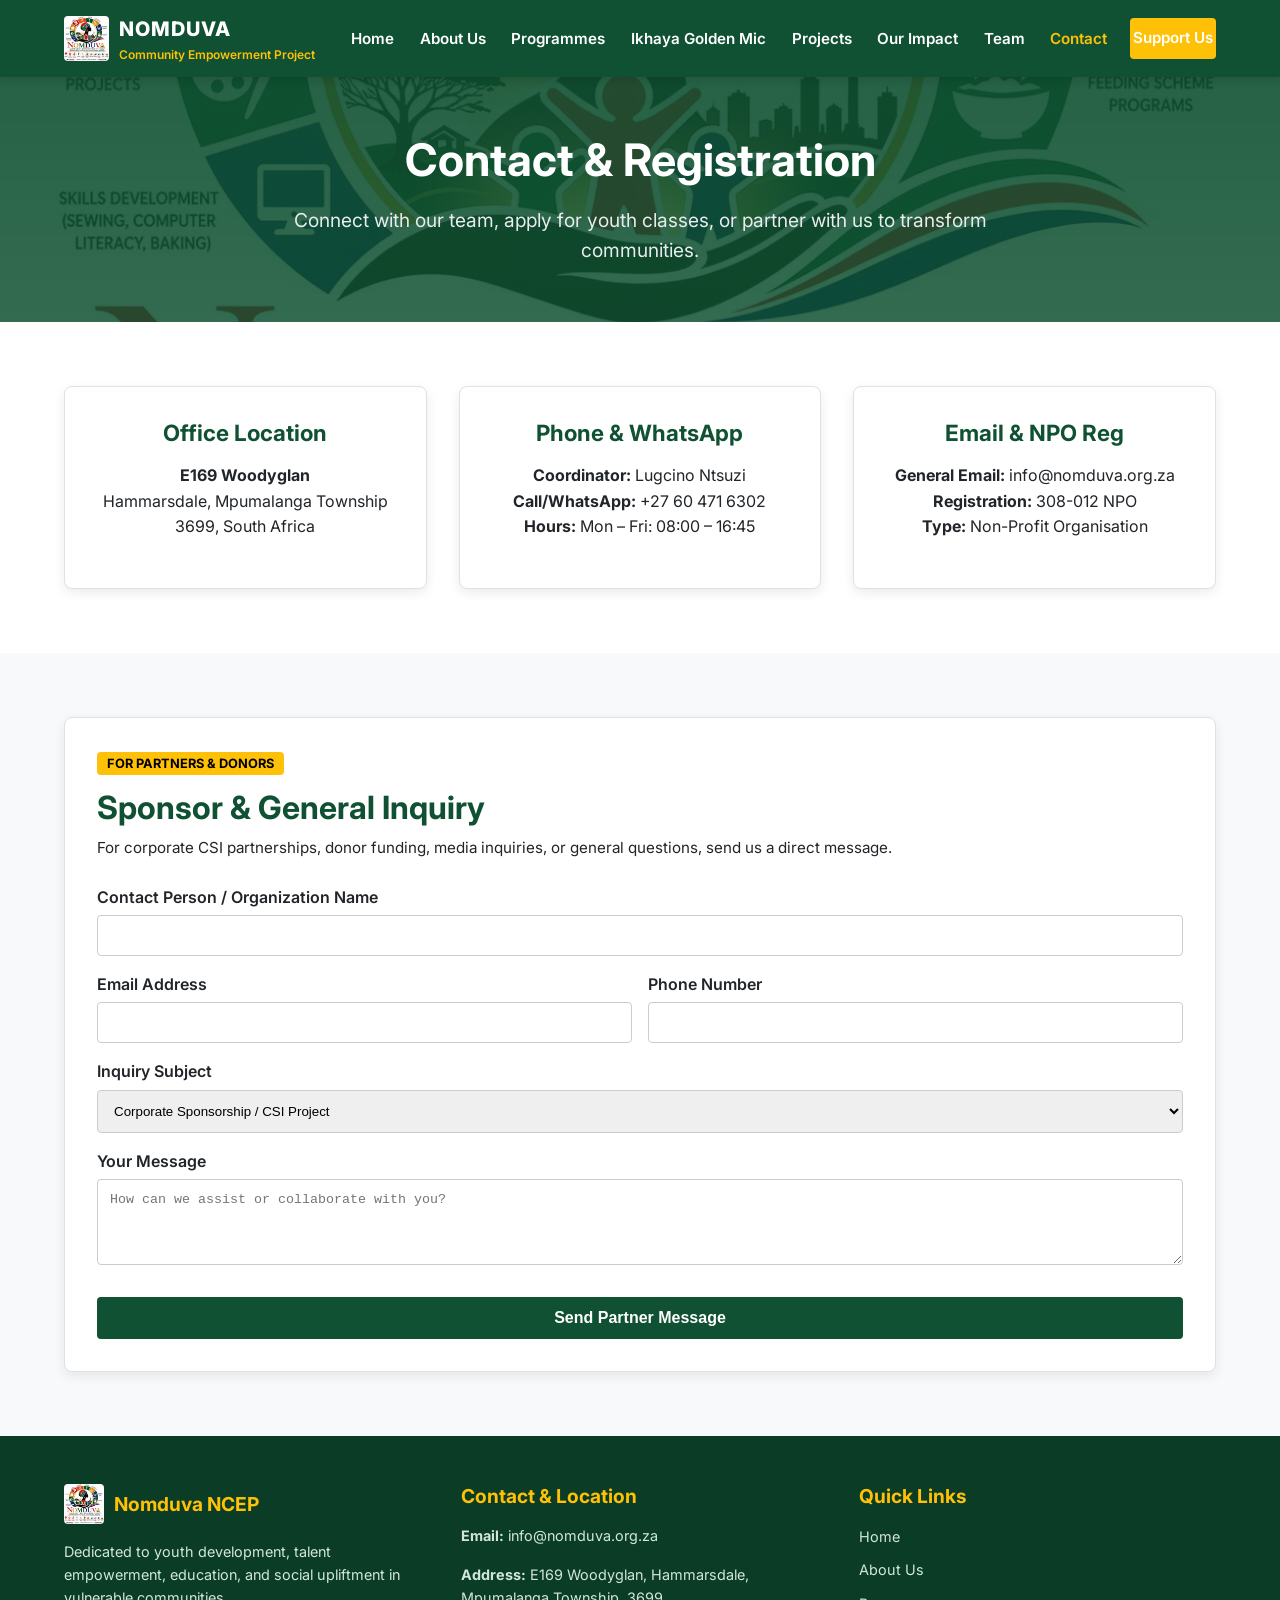
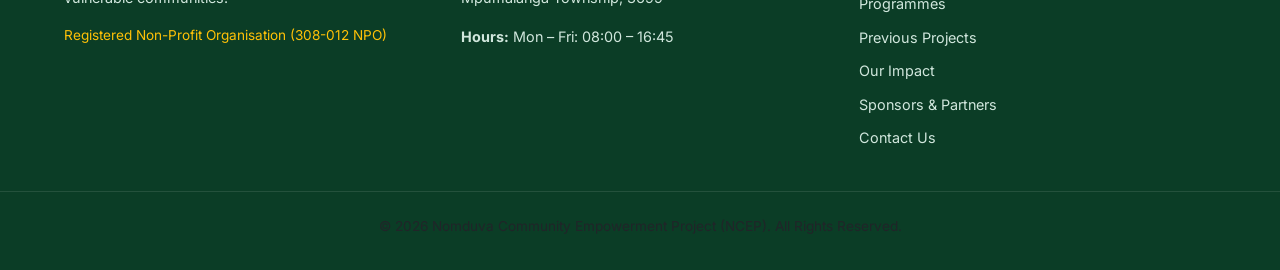
==== commit 64e78182: "Update contact.html" ====
--- a/contact.html
+++ b/contact.html
@@ -75,48 +75,7 @@
     <section class="pillars-section bg-light">
         <div class="container">
             <div class="grid-2" style="align-items: start; gap: 2rem;">
-                
-                <!-- Form 1: Student / Youth Application -->
-                <div class="card" style="background: #ffffff; padding: 2rem;">
-                    <span style="background: #0f5132; color: #fff; font-size: 0.8rem; font-weight: 700; padding: 4px 10px; border-radius: 4px; text-transform: uppercase;">For Participants</span>
-                    <h2 style="margin-top: 0.8rem; margin-bottom: 0.5rem;">Student & Participant Application</h2>
-                    <p style="font-size: 0.95rem; margin-bottom: 1.5rem;">Are you a young person looking to join our acting, music, poetry, or youth leadership classes? Submit your details below.</p>
-
-                    <form action="mailto:info@nomduva.org.za" method="post" enctype="text/plain">
-                        <div style="margin-bottom: 1rem;">
-                            <label style="display: block; font-weight: 600; margin-bottom: 0.3rem;">Full Name</label>
-                            <input type="text" name="Student_Name" required style="width: 100%; padding: 0.75rem; border: 1px solid #ccc; border-radius: 4px;">
-                        </div>
-
-                        <div style="display: grid; grid-template-columns: 1fr 1fr; gap: 1rem; margin-bottom: 1rem;">
-                            <div>
-                                <label style="display: block; font-weight: 600; margin-bottom: 0.3rem;">Phone / WhatsApp</label>
-                                <input type="tel" name="Student_Phone" required style="width: 100%; padding: 0.75rem; border: 1px solid #ccc; border-radius: 4px;">
-                            </div>
-                            <div>
-                                <label style="display: block; font-weight: 600; margin-bottom: 0.3rem;">Age / Grade</label>
-                                <input type="text" name="Student_Age" required style="width: 100%; padding: 0.75rem; border: 1px solid #ccc; border-radius: 4px;">
-                            </div>
-                        </div>
-
-                        <div style="margin-bottom: 1rem;">
-                            <label style="display: block; font-weight: 600; margin-bottom: 0.3rem;">Programme Interested In</label>
-                            <select name="Selected_Programme" style="width: 100%; padding: 0.75rem; border: 1px solid #ccc; border-radius: 4px;">
-                                <option value="Ikhaya Golden Mic">Ikhaya Golden Mic Talent Contest</option>
-                                <option value="Acting Class">Acting & Theatre Classes (167+ enrolled)</option>
-                                <option value="Music & Vocals">Music & Vocal Training</option>
-                                <option value="Writing & Poetry">Creative Writing & Poetry</option>
-                                <option value="Leadership Workshops">Youth Leadership Workshops</option>
-                            </select>
-                        </div>
-
-                        <div style="margin-bottom: 1.5rem;">
-                            <label style="display: block; font-weight: 600; margin-bottom: 0.3rem;">Tell Us About Yourself / Your Talent</label>
-                            <textarea name="Student_Bio" rows="4" placeholder="Briefly describe your interest or performance experience..." style="width: 100%; padding: 0.75rem; border: 1px solid #ccc; border-radius: 4px;"></textarea>
-                        </div>
-
-                        <button type="submit" class="btn-highlight" style="width: 100%; border: none; font-size: 1rem; cursor: pointer;">Submit Student Application</button>
-                    </form>
+            
                 </div>
 
                 <!-- Form 2: Sponsor / Partner / General Inquiry -->
